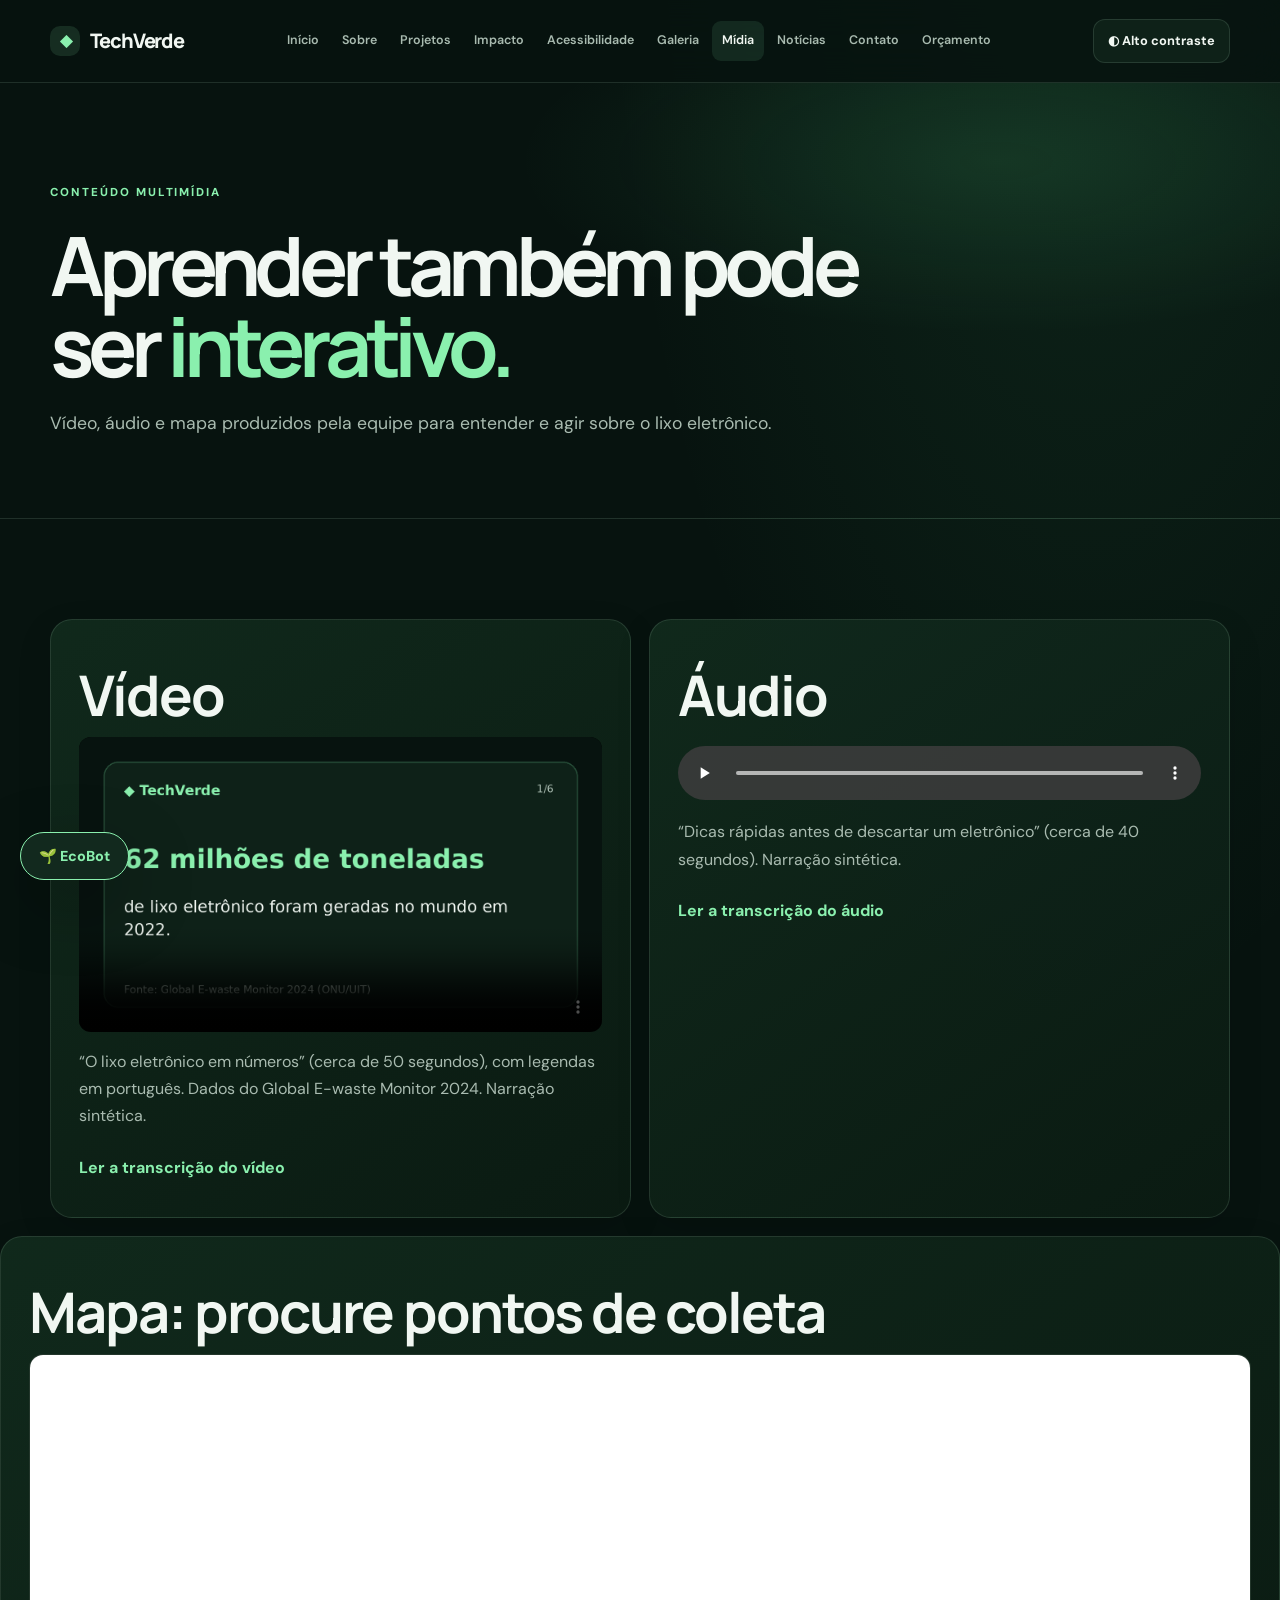
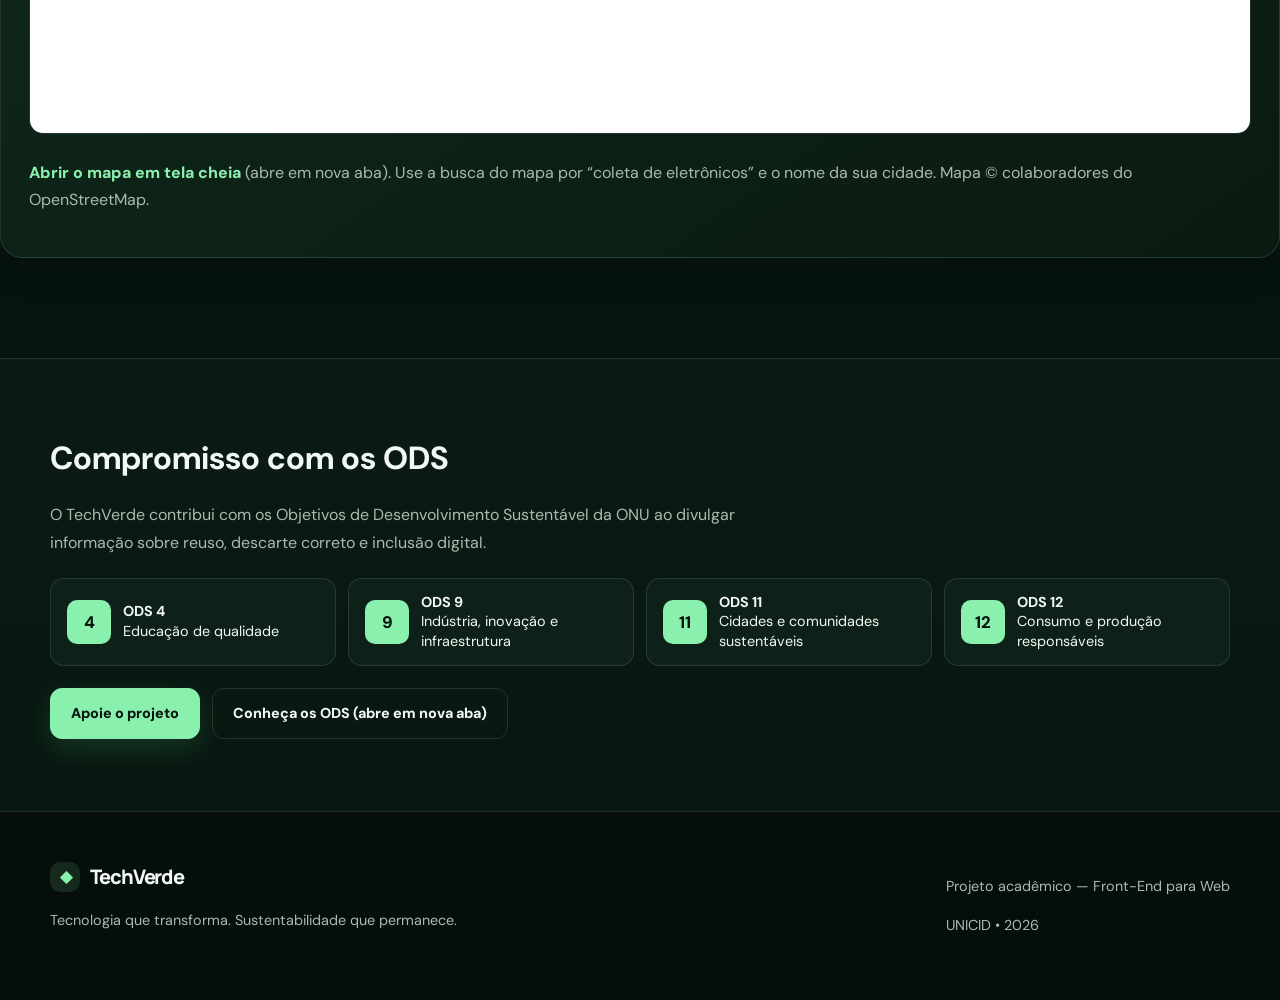
==== midia.html @ 11286753 "feat: versão final da 2ª entrega" ====
<!DOCTYPE html>
<html lang="pt-BR"><head><meta charset="UTF-8"><meta name="viewport" content="width=device-width, initial-scale=1.0">
  <meta name="theme-color" content="#07130f"><meta name="description" content="Vídeo, áudio e conteúdo incorporado no TechVerde."><title>Mídia | TechVerde</title><link rel="icon" type="image/svg+xml" href="assets/favicon.svg">
<link rel="stylesheet" href="css/style.css"><meta property="og:type" content="website">
<meta property="og:site_name" content="TechVerde">
<meta property="og:title" content="Mídia | TechVerde">
<meta property="og:description" content="Vídeo, áudio e conteúdo incorporado no TechVerde.">
</head>
<body>
<a class="skip-link" href="#conteudo">Pular para o conteúdo</a>
<header class="site-header"><div class="container nav-wrap"><a class="logo" href="index.html"><span>◆</span> TechVerde</a><button class="menu-toggle" type="button" aria-expanded="false" aria-controls="menu-principal" aria-label="Abrir menu de navegação"><span></span><span></span><span></span></button><nav id="menu-principal" aria-label="Navegação principal"><a href="index.html">Início</a><a href="sobre.html">Sobre</a><a href="projetos.html">Projetos</a><a href="impacto.html">Impacto</a><a href="acessibilidade.html">Acessibilidade</a><a href="galeria.html">Galeria</a><a class="active" aria-current="page" href="midia.html">Mídia</a><a href="noticias.html">Notícias</a><a href="contato.html">Contato</a><a href="orcamento_hospedagem.html">Orçamento</a></nav></div></header>
<main id="conteudo"><section class="page-hero"><div class="container"><p class="eyebrow">CONTEÚDO MULTIMÍDIA</p><h1>Aprender também pode ser <span>interativo.</span></h1><p>Vídeo, áudio e mapa produzidos pela equipe para entender e agir sobre o lixo eletrônico.</p></div></section>
<section class="section"><div class="container media-grid"><article class="card"><h2>Vídeo</h2>
<video controls preload="metadata" poster="assets/video-poster.png" aria-describedby="desc-video"><source src="assets/video.mp4" type="video/mp4"><track kind="captions" src="assets/video.vtt" srclang="pt-BR" label="Português (Brasil)" default>Seu navegador não reproduz vídeo. <a href="assets/video.mp4">Baixe o vídeo</a>.</video>
<p class="muted" id="desc-video">“O lixo eletrônico em números” (cerca de 50 segundos), com legendas em português. Dados do Global E-waste Monitor 2024. Narração sintética.</p>
<details class="transcricao"><summary>Ler a transcrição do vídeo</summary><p>Em dois mil e vinte e dois, o mundo gerou sessenta e dois milhões de toneladas de lixo eletrônico, segundo o Monitor Global de Lixo Eletrônico, da ONU.</p><p>Apenas vinte e dois vírgula três por cento desse total foi coletado e reciclado de forma documentada.</p><p>No Brasil, foram cerca de dois vírgula quatro milhões de toneladas, o segundo maior volume das Américas.</p><p>Os metais presentes nesse lixo, como cobre, ouro e ferro, valiam cerca de noventa e um bilhões de dólares.</p><p>Usar por mais tempo, consertar e reutilizar reduzem o descarte e ampliam o acesso à tecnologia.</p><p>TechVerde. Tecnologia que transforma. Conheça os projetos e apoie.</p></details></article>
<article class="card"><h2>Áudio</h2>
<audio controls preload="metadata" aria-label="Dicas rápidas antes de descartar um eletrônico"><source src="assets/audio.mp3" type="audio/mpeg">Seu navegador não reproduz áudio. <a href="assets/audio.mp3">Baixe o áudio</a>.</audio>
<p class="muted">“Dicas rápidas antes de descartar um eletrônico” (cerca de 40 segundos). Narração sintética.</p>
<details class="transcricao"><summary>Ler a transcrição do áudio</summary><p>Dicas rápidas antes de descartar um eletrônico.</p><p>Primeiro: pergunte se ainda dá para usar. Um conserto pode prolongar a vida do aparelho.</p><p>Segundo: se ele funciona, doe. Muitas pessoas e escolas precisam de equipamentos.</p><p>Terceiro: nunca jogue pilhas, baterias e celulares no lixo comum. Eles precisam de descarte correto.</p><p>Quarto: procure um ponto de coleta de eletrônicos ou o programa de logística reversa do fabricante.</p><p>Pequenas atitudes, grande impacto. TechVerde: tecnologia que transforma.</p></details></article></div>
<div class="card iframe-card"><h2>Mapa: procure pontos de coleta</h2>
<iframe class="embed-frame" title="Mapa de São Paulo (OpenStreetMap) para procurar pontos de coleta de eletrônicos" src="https://www.openstreetmap.org/export/embed.html?bbox=-46.75%2C-23.7%2C-46.5%2C-23.45&amp;layer=mapnik&amp;marker=-23.5505%2C-46.6333" referrerpolicy="no-referrer"></iframe>
<p class="muted"><a href="https://www.openstreetmap.org/?mlat=-23.5505&amp;mlon=-46.6333#map=11/-23.5505/-46.6333" target="_blank" rel="noopener">Abrir o mapa em tela cheia</a> (abre em nova aba). Use a busca do mapa por “coleta de eletrônicos” e o nome da sua cidade. Mapa © colaboradores do OpenStreetMap.</p></div></section><section class="ods-strip" aria-labelledby="ods-titulo"><div class="container"><h2 id="ods-titulo">Compromisso com os ODS</h2><p>O TechVerde contribui com os Objetivos de Desenvolvimento Sustentável da ONU ao divulgar informação sobre reuso, descarte correto e inclusão digital.</p><ul class="ods-list"><li><span class="ods-num" aria-hidden="true">4</span><span><strong>ODS 4</strong><br>Educação de qualidade</span></li><li><span class="ods-num" aria-hidden="true">9</span><span><strong>ODS 9</strong><br>Indústria, inovação e infraestrutura</span></li><li><span class="ods-num" aria-hidden="true">11</span><span><strong>ODS 11</strong><br>Cidades e comunidades sustentáveis</span></li><li><span class="ods-num" aria-hidden="true">12</span><span><strong>ODS 12</strong><br>Consumo e produção responsáveis</span></li></ul><div class="ods-actions"><a class="btn primary" href="projetos.html#apoie">Apoie o projeto</a><a class="btn ghost" href="https://brasil.un.org/pt-br/sdgs" target="_blank" rel="noopener">Conheça os ODS (abre em nova aba)</a></div></div></section>
</main>
<footer class="site-footer"><div class="container footer-grid"><div><a class="logo" href="index.html"><span>◆</span> TechVerde</a><p>Tecnologia que transforma. Sustentabilidade que permanece.</p></div><div><p>Projeto acadêmico — Front-End para Web</p><p>UNICID • 2026</p></div></div></footer><script src="js/script.js" defer></script>
<script src="js/ecobot.js" defer></script>
</body></html>
---- css/style.css ----
@import url('https://fonts.googleapis.com/css2?family=DM+Sans:wght@400;500;600;700&family=Manrope:wght@400;500;600;700;800&display=swap');
:root{color-scheme:dark;--bg:#07130f;--bg-soft:#0a1913;--panel:#0e2118;--panel-2:#12291e;--text:#f1f7f2;--muted:#a9bbb0;--green:#8af0ae;--green-strong:#54d985;--line:rgba(183,226,197,.14);--max:1180px;--radius:22px;--shadow:0 24px 70px rgba(0,0,0,.28)}
*{box-sizing:border-box}html{scroll-behavior:smooth;scroll-padding-top:110px}body{margin:0;background:radial-gradient(ellipse at 85% -10%,rgba(70,190,117,.12),transparent 32%),var(--bg);color:var(--text);font-family:'DM Sans',Arial,sans-serif;line-height:1.7;-webkit-font-smoothing:antialiased}body,button,input,select,textarea{font-family:'DM Sans',Arial,sans-serif}a{color:inherit;text-decoration:none}a:hover{color:var(--green)}button,a,input,select,textarea{-webkit-tap-highlight-color:transparent}button:focus-visible,a:focus-visible,input:focus-visible,select:focus-visible,textarea:focus-visible{outline:3px solid var(--green);outline-offset:4px}.container{width:min(var(--max),calc(100% - 48px));margin-inline:auto}.skip-link{position:fixed;top:12px;left:12px;z-index:1000;padding:10px 16px;border-radius:10px;background:var(--green);color:#06140c;font-weight:800;transform:translateY(-160%)}.skip-link:focus{transform:translateY(0)}
.site-header{position:sticky;top:0;z-index:100;background:rgba(7,19,15,.82);backdrop-filter:blur(18px);border-bottom:1px solid var(--line)}.nav-wrap{min-height:82px;display:flex;align-items:center;justify-content:space-between;gap:28px}.logo{display:inline-flex;align-items:center;font-family:Manrope,sans-serif;font-size:1.25rem;font-weight:800;letter-spacing:-.055em;white-space:nowrap}.logo span{display:grid;place-items:center;width:30px;height:30px;margin-right:10px;border-radius:10px;background:rgba(138,240,174,.12);color:var(--green);font-size:1rem}.site-header nav{display:flex;align-items:center;justify-content:flex-end;gap:3px}.site-header nav a{font-size:.78rem;font-weight:600;color:var(--muted);padding:9px 10px;border-radius:9px;transition:background .2s,color .2s}.site-header nav a:hover,.site-header nav a.active{color:var(--text);background:rgba(138,240,174,.1)}.menu-toggle{display:none;width:44px;height:42px;padding:10px;border:1px solid var(--line);border-radius:12px;background:var(--panel);cursor:pointer}.menu-toggle span{display:block;width:19px;height:2px;margin:4px auto;background:var(--text);border-radius:4px}
.hero{position:relative;overflow:hidden;padding:clamp(76px,10vw,138px) 0 112px;border-bottom:1px solid var(--line);background:radial-gradient(ellipse at 80% 30%,rgba(84,217,133,.13),transparent 34%)}.hero:after{content:'';position:absolute;inset:auto -10% -250px 42%;height:420px;border:1px solid rgba(138,240,174,.1);border-radius:50%;pointer-events:none}.hero-grid{position:relative;z-index:1;display:grid;grid-template-columns:1.12fr .88fr;gap:clamp(35px,7vw,90px);align-items:center}.eyebrow{margin:0;color:var(--green);font-size:.72rem;font-weight:800;letter-spacing:.17em;text-transform:uppercase}.hero h1,.page-hero h1{max-width:850px;margin:22px 0;font-family:Manrope,sans-serif;font-size:clamp(3.2rem,7.3vw,6.3rem);line-height:.99;letter-spacing:-.075em}.hero h1 span,.page-hero h1 span{color:var(--green)}.lead{max-width:620px;color:var(--muted);font-size:clamp(1.05rem,1.6vw,1.2rem);line-height:1.8}.actions{display:flex;flex-wrap:wrap;gap:13px;margin-top:32px}.btn{display:inline-flex;align-items:center;justify-content:center;min-height:48px;padding:12px 20px;border:1px solid var(--line);border-radius:12px;font-size:.9rem;font-weight:800;transition:transform .2s,background .2s,border-color .2s,box-shadow .2s}.btn:hover{transform:translateY(-2px)}.btn.primary{background:var(--green);color:#07150d;border-color:var(--green);box-shadow:0 10px 28px rgba(84,217,133,.16)}.btn.primary:hover{background:#a4f7bf;box-shadow:0 14px 36px rgba(84,217,133,.24)}.btn.secondary{background:rgba(255,255,255,.025);color:var(--text)}.btn.secondary:hover{border-color:rgba(138,240,174,.5);background:rgba(138,240,174,.07)}
.hero-card{position:relative;min-height:430px;border:1px solid rgba(138,240,174,.2);border-radius:30px;overflow:hidden;background:radial-gradient(circle at 50% 48%,rgba(84,217,133,.2),transparent 34%),linear-gradient(145deg,#153324,#091710 72%);box-shadow:var(--shadow)}.hero-card:before,.hero-card:after{content:'';position:absolute;left:50%;top:46%;border:1px solid rgba(138,240,174,.2);border-radius:50%;transform:translate(-50%,-50%)}.hero-card:before{width:330px;height:330px}.hero-card:after{width:235px;height:235px}.orb{position:absolute;left:50%;top:46%;z-index:1;display:grid;place-items:center;width:150px;height:150px;border:1px solid rgba(255,255,255,.4);border-radius:50%;background:linear-gradient(145deg,#a6f7bd,#54d985);color:#092014;font-size:5rem;transform:translate(-50%,-50%);box-shadow:0 0 85px rgba(84,217,133,.35)}.chip{position:absolute;top:24px;right:24px;padding:10px 14px;border:1px solid var(--line);border-radius:12px;background:rgba(7,19,15,.55);color:var(--green);font-size:.75rem;font-weight:800;letter-spacing:.12em}.hero-stat{position:absolute;right:25px;bottom:24px;left:25px;display:flex;align-items:center;gap:16px;padding:17px 20px;border:1px solid var(--line);border-radius:16px;background:rgba(7,19,15,.68);backdrop-filter:blur(12px)}.hero-stat strong{color:var(--green);font-family:Manrope,sans-serif;font-size:2.5rem;line-height:1}.hero-stat span{color:var(--muted);font-size:.85rem;line-height:1.4}
.section{padding:clamp(68px,8vw,100px) 0}.section.alt{background:linear-gradient(180deg,rgba(14,33,24,.65),rgba(9,25,17,.65));border-block:1px solid var(--line)}.section-heading{max-width:780px;margin-bottom:42px}.section h2{font-family:Manrope,sans-serif;font-size:clamp(2rem,4.4vw,3.5rem);line-height:1.12;letter-spacing:-.06em;margin:12px 0 17px}.section-heading p,.narrow p{color:var(--muted);font-size:1.03rem}.cards{display:grid;gap:18px}.cards.three{grid-template-columns:repeat(3,minmax(0,1fr))}.card{position:relative;padding:28px;border:1px solid var(--line);border-radius:var(--radius);background:linear-gradient(145deg,rgba(17,42,29,.94),rgba(11,27,19,.94));box-shadow:0 12px 35px rgba(0,0,0,.12);transition:transform .25s,border-color .25s,box-shadow .25s}.card:hover{transform:translateY(-5px);border-color:rgba(138,240,174,.35);box-shadow:0 20px 50px rgba(0,0,0,.2)}.card h2,.card h3{margin:13px 0 9px;font-family:Manrope,sans-serif;line-height:1.2;letter-spacing:-.035em}.card p{color:var(--muted)}.card a:not(.btn){color:var(--green);font-weight:800}.icon{display:grid;place-items:center;width:48px;height:48px;border:1px solid rgba(138,240,174,.14);border-radius:14px;background:rgba(138,240,174,.1);color:var(--green);font-size:1.45rem}.highlight{padding:72px 0;background:linear-gradient(115deg,#8af0ae,#c1f8cf);color:#071b10}.highlight .eyebrow{color:#1b6338}.highlight-grid{display:grid;grid-template-columns:1fr 1fr;gap:60px;align-items:center}.highlight h2{margin:12px 0;font-family:Manrope,sans-serif;font-size:clamp(2.1rem,4.4vw,3.8rem);line-height:1.05;letter-spacing:-.065em}.highlight p{font-size:1.08rem}.site-footer{padding:48px 0;border-top:1px solid var(--line);background:#050e0a;color:var(--muted)}.footer-grid{display:flex;justify-content:space-between;align-items:flex-start;gap:30px}.footer-grid p{font-size:.9rem}.footer-grid .logo{color:var(--text)}
.page-hero{padding:clamp(65px,8vw,100px) 0 62px;border-bottom:1px solid var(--line);background:radial-gradient(ellipse at 78% 18%,rgba(84,217,133,.12),transparent 34%)}.page-hero h1{max-width:920px;font-size:clamp(2.8rem,6.4vw,5.5rem)}.page-hero p:not(.eyebrow){max-width:740px;color:var(--muted);font-size:1.1rem}.narrow{max-width:780px}.project{min-height:250px}.tag{display:inline-flex;color:var(--green);font-size:.68rem;font-weight:800;letter-spacing:.13em;margin-bottom:7px}.table-wrap{overflow-x:auto;margin-bottom:28px;border:1px solid var(--line);border-radius:16px;background:var(--panel)}.table-wrap table{width:100%;border-collapse:collapse;min-width:580px}.table-wrap caption{text-align:left;padding:18px 20px;color:var(--muted);font-weight:800}.table-wrap th,.table-wrap td{padding:16px 20px;text-align:left;border-bottom:1px solid var(--line)}.table-wrap th{background:rgba(138,240,174,.08);font-size:.82rem}.table-wrap td{color:var(--muted)}.big-number{font-family:Manrope,sans-serif;font-size:3.5rem;color:var(--green)}.gallery{display:grid;grid-template-columns:repeat(2,minmax(0,1fr));gap:20px}.gallery figure{margin:0;overflow:hidden;border:1px solid var(--line);border-radius:20px;background:var(--panel)}.placeholder{position:relative;min-height:280px;display:grid;place-items:center;text-align:center;font-family:Manrope,sans-serif;font-size:1.7rem;font-weight:800;letter-spacing:.08em;color:var(--green);background:radial-gradient(circle at 50% 45%,rgba(84,217,133,.22),transparent 30%),linear-gradient(135deg,#183a28,#091710)}.placeholder:before{content:'✳';position:absolute;font-size:9rem;opacity:.09}.gallery figcaption{padding:18px;color:var(--text)}.gallery small{display:block;color:var(--muted);margin-top:6px}.media-grid{display:grid;grid-template-columns:1fr 1fr;gap:18px;margin-bottom:18px}.media-grid video{display:block;width:100%;border-radius:12px;background:#000;aspect-ratio:16/9}.media-grid audio{width:100%;margin:25px 0}.media-placeholder{min-height:190px;display:flex;flex-direction:column;align-items:flex-start;justify-content:center;gap:10px;padding:24px;border:1px dashed rgba(138,240,174,.28);border-radius:15px;background:radial-gradient(circle at 15% 40%,rgba(84,217,133,.13),transparent 42%),#0a1a12;color:var(--muted)}.media-placeholder strong{color:var(--text);font-family:Manrope,sans-serif;font-size:1.15rem}.media-placeholder .icon{margin-bottom:4px}.audio-placeholder{min-height:190px}.iframe-card{margin-top:18px}.embed-placeholder{min-height:210px;display:grid;justify-items:start;align-content:center;padding:24px;border:1px dashed rgba(138,240,174,.3);border-radius:16px;background:rgba(138,240,174,.035)}.embed-placeholder h3{margin-bottom:0}.muted{color:var(--muted)}code{color:var(--green);overflow-wrap:anywhere}.contact-grid{display:grid;grid-template-columns:1.2fr .8fr;gap:20px;align-items:start}.form{display:grid;gap:9px}.form label{margin-top:8px;font-size:.9rem;font-weight:700}.form input,.form select,.form textarea{width:100%;min-height:48px;padding:12px 14px;border:1px solid var(--line);background:#081710;color:var(--text);border-radius:11px;font:inherit}.form textarea{resize:vertical;min-height:145px}.form input::placeholder,.form textarea::placeholder{color:#789083}.form input:focus,.form select:focus,.form textarea:focus{outline:2px solid var(--green);outline-offset:2px;border-color:transparent}.form .btn{margin-top:12px;border:0}.form-note{padding:13px 15px;border:1px solid var(--line);border-radius:12px;background:rgba(138,240,174,.05);color:var(--muted);font-size:.86rem}.form-note.success{border-color:rgba(138,240,174,.45);color:var(--green)}.card hr{border:0;border-top:1px solid var(--line);margin:25px 0}.reveal{opacity:0;transform:translateY(18px);transition:opacity .6s ease,transform .6s ease}.reveal.is-visible{opacity:1;transform:none}.back-to-top{position:fixed;right:20px;bottom:20px;z-index:50;width:46px;height:46px;border:1px solid var(--line);border-radius:14px;background:var(--panel-2);color:var(--green);font-size:1.25rem;cursor:pointer;opacity:0;visibility:hidden;transform:translateY(8px);transition:.2s}.back-to-top.visible{opacity:1;visibility:visible;transform:none}.form-status{min-height:1.5em}
@media(max-width:1050px){.nav-wrap{min-height:76px}.menu-toggle{display:block;margin-left:auto}.site-header nav{position:absolute;top:calc(100% + 1px);right:24px;left:24px;display:none;align-items:stretch;flex-direction:column;padding:12px;border:1px solid var(--line);border-radius:0 0 18px 18px;background:rgba(7,19,15,.98);box-shadow:var(--shadow)}.site-header nav.open{display:flex}.site-header nav a{padding:11px 13px;font-size:.9rem}.hero-grid,.highlight-grid{grid-template-columns:1fr}.hero-card{max-width:560px;width:100%;min-height:360px;margin-inline:auto}.cards.three{grid-template-columns:repeat(2,minmax(0,1fr))}}
@media(max-width:680px){.container{width:min(var(--max),calc(100% - 32px))}.hero{padding:68px 0 76px}.hero h1{font-size:clamp(3rem,14vw,4.4rem)}.hero-card{min-height:300px;border-radius:23px}.hero-card:before{width:250px;height:250px}.hero-card:after{width:180px;height:180px}.orb{width:112px;height:112px;font-size:3.6rem}.chip{top:16px;right:16px}.hero-stat{right:15px;bottom:15px;left:15px;padding:12px 14px}.hero-stat strong{font-size:2rem}.cards.three,.gallery,.media-grid,.contact-grid{grid-template-columns:1fr}.card{padding:23px}.page-hero{padding:62px 0 44px}.page-hero h1{font-size:clamp(2.7rem,12vw,4rem)}.footer-grid{flex-direction:column;gap:12px}.highlight{padding:58px 0}.highlight-grid{gap:12px}.section{padding:66px 0}.placeholder{min-height:230px}.iframe-card iframe{height:250px}}
@media(prefers-reduced-motion:reduce){*,*::before,*::after{scroll-behavior:auto!important;animation-duration:.01ms!important;animation-iteration-count:1!important;transition-duration:.01ms!important}.reveal{opacity:1;transform:none}}

/* =====================================================================
   2ª ENTREGA — componentes novos (usam as mesmas variáveis de :root)
   ===================================================================== */

/* ---- Validação do formulário (borda em destaque + mensagem) ---- */
.form input.invalid,.form select.invalid,.form textarea.invalid{border-color:#ff7b7b;box-shadow:0 0 0 2px rgba(255,123,123,.35)}
.error-msg{min-height:0;margin:0;color:#ffb3b3;font-size:.85rem;font-weight:600}
.error-msg:empty{display:none}
.form-note.error{border-color:rgba(255,123,123,.6);color:#ffb3b3}
.form-actions{display:flex;flex-wrap:wrap;gap:12px;align-items:center}
.form-actions .btn{margin-top:12px}
.btn.ghost{background:transparent;color:var(--text);border:1px solid var(--line)}
.btn.ghost:hover{border-color:var(--green);color:var(--green)}
.required-note{color:var(--muted);font-size:.85rem;margin:0}

/* ---- Alto contraste (botão no topo + variáveis alternativas) ---- */
.contrast-toggle{min-height:44px;padding:8px 14px;border:1px solid var(--line);border-radius:12px;background:var(--panel);color:var(--text);font:inherit;font-size:.8rem;font-weight:700;cursor:pointer;transition:border-color .2s,color .2s;white-space:nowrap}
.contrast-toggle:hover{border-color:var(--green);color:var(--green)}
.contrast-toggle:focus-visible{outline:3px solid var(--green);outline-offset:3px}
html[data-contrast="alto"]{--bg:#000;--bg-soft:#000;--panel:#000;--panel-2:#000;--text:#fff;--muted:#fff;--green:#ffe600;--green-strong:#ffe600;--line:#fff}
html[data-contrast="alto"] body{background:#000}
html[data-contrast="alto"] .card,html[data-contrast="alto"] .site-header nav,html[data-contrast="alto"] .hero-card,html[data-contrast="alto"] .form input,html[data-contrast="alto"] .form select,html[data-contrast="alto"] .form textarea{background:#000}
html[data-contrast="alto"] .site-footer,html[data-contrast="alto"] .section.alt,html[data-contrast="alto"] .highlight,html[data-contrast="alto"] .page-hero{background:#000}
html[data-contrast="alto"] a{text-decoration:underline}
html[data-contrast="alto"] .btn.primary{background:#ffe600;color:#000}
@media(max-width:1050px){.contrast-toggle{margin-left:10px}.menu-toggle+.contrast-toggle{margin-left:10px}}

/* ---- Faixa de ODS e chamada para ação (todas as páginas) ---- */
.ods-strip{border-top:1px solid var(--line);background:linear-gradient(180deg,rgba(14,33,24,.55),rgba(9,25,17,.55));padding:clamp(44px,6vw,72px) 0}
.ods-strip h2{font-size:clamp(1.4rem,3vw,2rem);margin:0 0 8px}
.ods-strip p{color:var(--muted);max-width:760px}
.ods-list{list-style:none;margin:22px 0;padding:0;display:grid;grid-template-columns:repeat(4,minmax(0,1fr));gap:12px}
.ods-list li{display:flex;gap:12px;align-items:center;padding:14px 16px;border:1px solid var(--line);border-radius:14px;background:var(--panel);font-size:.9rem;line-height:1.35}
.ods-list .ods-num{flex:none;display:grid;place-items:center;width:44px;height:44px;border-radius:10px;background:var(--green);color:#06140c;font-weight:800;font-size:1.05rem}
.ods-actions{display:flex;flex-wrap:wrap;gap:12px;align-items:center}
.ods-actions .btn{margin:0}
@media(max-width:1050px){.ods-list{grid-template-columns:repeat(2,minmax(0,1fr))}}
@media(max-width:680px){.ods-list{grid-template-columns:1fr}}

/* ---- Estatísticas com fonte ---- */
.stats{display:grid;grid-template-columns:repeat(4,minmax(0,1fr));gap:14px;margin:26px 0 10px}
.stat{padding:22px;border:1px solid var(--line);border-radius:18px;background:var(--panel)}
.stat strong{display:block;font-family:Manrope,Arial,sans-serif;font-size:clamp(1.9rem,4vw,2.6rem);line-height:1.1;color:var(--green)}
.stat span{display:block;margin-top:6px;color:var(--muted);font-size:.9rem}
.fonte{color:var(--muted);font-size:.85rem;margin-top:8px}
.fonte a{color:var(--green);text-decoration:underline}
.lista-fontes{color:var(--muted);padding-left:20px}
.lista-fontes a{color:var(--green);text-decoration:underline;overflow-wrap:anywhere}
@media(max-width:1050px){.stats{grid-template-columns:repeat(2,minmax(0,1fr))}}
@media(max-width:680px){.stats{grid-template-columns:1fr}}

/* ---- Filtro de notícias ---- */
.filtros{display:flex;flex-wrap:wrap;gap:10px;align-items:center;margin-bottom:22px}
.filtro-btn{min-height:44px;padding:8px 18px;border:1px solid var(--line);border-radius:999px;background:var(--panel);color:var(--text);font:inherit;font-weight:700;font-size:.85rem;cursor:pointer;transition:background .2s,color .2s,border-color .2s}
.filtro-btn:hover{border-color:var(--green)}
.filtro-btn[aria-pressed="true"]{background:var(--green);color:#06140c;border-color:var(--green)}
.filtro-btn:focus-visible{outline:3px solid var(--green);outline-offset:3px}
[hidden]{display:none!important}

/* ---- Guia do equipamento / apoio ---- */
.guia fieldset{border:1px solid var(--line);border-radius:14px;padding:12px 16px;margin:10px 0}
.guia legend{font-weight:700;padding:0 6px}
.guia .opcoes{display:flex;flex-wrap:wrap;gap:6px 22px}
.guia .opcoes label{display:inline-flex;gap:8px;align-items:center;min-height:44px;font-weight:600;cursor:pointer}
.guia input[type=radio]{width:20px;height:20px;accent-color:var(--green)}
.guia select{width:100%;min-height:48px;padding:12px 14px;border:1px solid var(--line);background:#081710;color:var(--text);border-radius:11px;font:inherit}
.guia select:focus-visible,.guia input:focus-visible{outline:3px solid var(--green);outline-offset:3px}
.guia-resultado{margin-top:14px;padding:16px 18px;border:1px solid rgba(138,240,174,.45);border-radius:14px;background:rgba(138,240,174,.07);color:var(--text)}
.apoio-grid{display:grid;grid-template-columns:repeat(3,minmax(0,1fr));gap:18px;margin-bottom:22px}
@media(max-width:1050px){.apoio-grid{grid-template-columns:1fr}}

/* ---- Mídia e galeria ---- */
.media-grid video{width:100%;height:auto}
.media-grid audio{display:block;width:100%;margin:18px 0}
.embed-frame{width:100%;height:380px;border:1px solid var(--line);border-radius:14px;background:#0a1a12}
.transcricao{margin-top:12px;color:var(--muted)}
.transcricao summary{cursor:pointer;color:var(--green);font-weight:700;min-height:44px;display:flex;align-items:center}
.transcricao summary:focus-visible{outline:3px solid var(--green);outline-offset:3px}
.transcricao p{margin:8px 0}
.gallery img{display:block;width:100%;height:auto}
.credito{color:var(--muted);font-size:.8rem}

/* ---- Equipe (Contato) ---- */
.lista-equipe{list-style:none;padding:0;margin:12px 0}
.lista-equipe li{padding:10px 0;border-bottom:1px solid var(--line);color:var(--muted);font-size:.92rem}
.lista-equipe strong{color:var(--text)}

/* ---- EcoBot (assistente FAQ) ---- */
.ecobot-toggle{position:fixed;left:20px;bottom:20px;z-index:60;min-height:48px;padding:10px 18px;border:1px solid var(--green);border-radius:999px;background:var(--panel-2);color:var(--green);font:inherit;font-weight:800;font-size:.9rem;cursor:pointer;box-shadow:var(--shadow)}
.ecobot-toggle:hover{background:var(--green);color:#06140c}
.ecobot-toggle:focus-visible,.ecobot-chip:focus-visible,.ecobot-painel input:focus-visible{outline:3px solid var(--green);outline-offset:3px}
.ecobot-painel{position:fixed;left:20px;bottom:80px;z-index:60;width:min(380px,calc(100vw - 40px));max-height:min(560px,calc(100vh - 120px));display:flex;flex-direction:column;gap:10px;padding:18px;border:1px solid var(--line);border-radius:20px;background:#0b1d15;box-shadow:var(--shadow);overflow:hidden}
.ecobot-painel[hidden]{display:none}
.ecobot-titulo{margin:0;font-size:1.15rem;color:var(--green)}
.ecobot-aviso{margin:0;color:var(--muted);font-size:.8rem}
.ecobot-log{flex:1;min-height:120px;overflow-y:auto;display:flex;flex-direction:column;gap:8px;padding:4px 2px}
.ecobot-msg{margin:0;padding:10px 12px;border-radius:12px;font-size:.88rem;line-height:1.5}
.ecobot-msg.bot{background:rgba(138,240,174,.1);border:1px solid var(--line)}
.ecobot-msg.user{background:var(--panel-2);align-self:flex-end}
.ecobot-sugestoes{display:flex;flex-wrap:wrap;gap:6px}
.ecobot-chip{min-height:36px;padding:6px 12px;border:1px solid var(--line);border-radius:999px;background:transparent;color:var(--text);font:inherit;font-size:.78rem;cursor:pointer}
.ecobot-chip:hover{border-color:var(--green);color:var(--green)}
.ecobot-form{display:grid;gap:6px}
.ecobot-form label{font-size:.8rem;font-weight:700}
.ecobot-form input{width:100%;min-height:44px;padding:10px 12px;border:1px solid var(--line);border-radius:10px;background:#081710;color:var(--text);font:inherit}
.ecobot-form .btn{margin:0;min-height:44px}
@media(max-width:680px){.ecobot-toggle{bottom:76px}.ecobot-painel{bottom:136px}}
@media(prefers-reduced-motion:reduce){.filtro-btn,.contrast-toggle{transition:none}}

.table-wrap:focus-visible{outline:3px solid var(--green);outline-offset:3px}
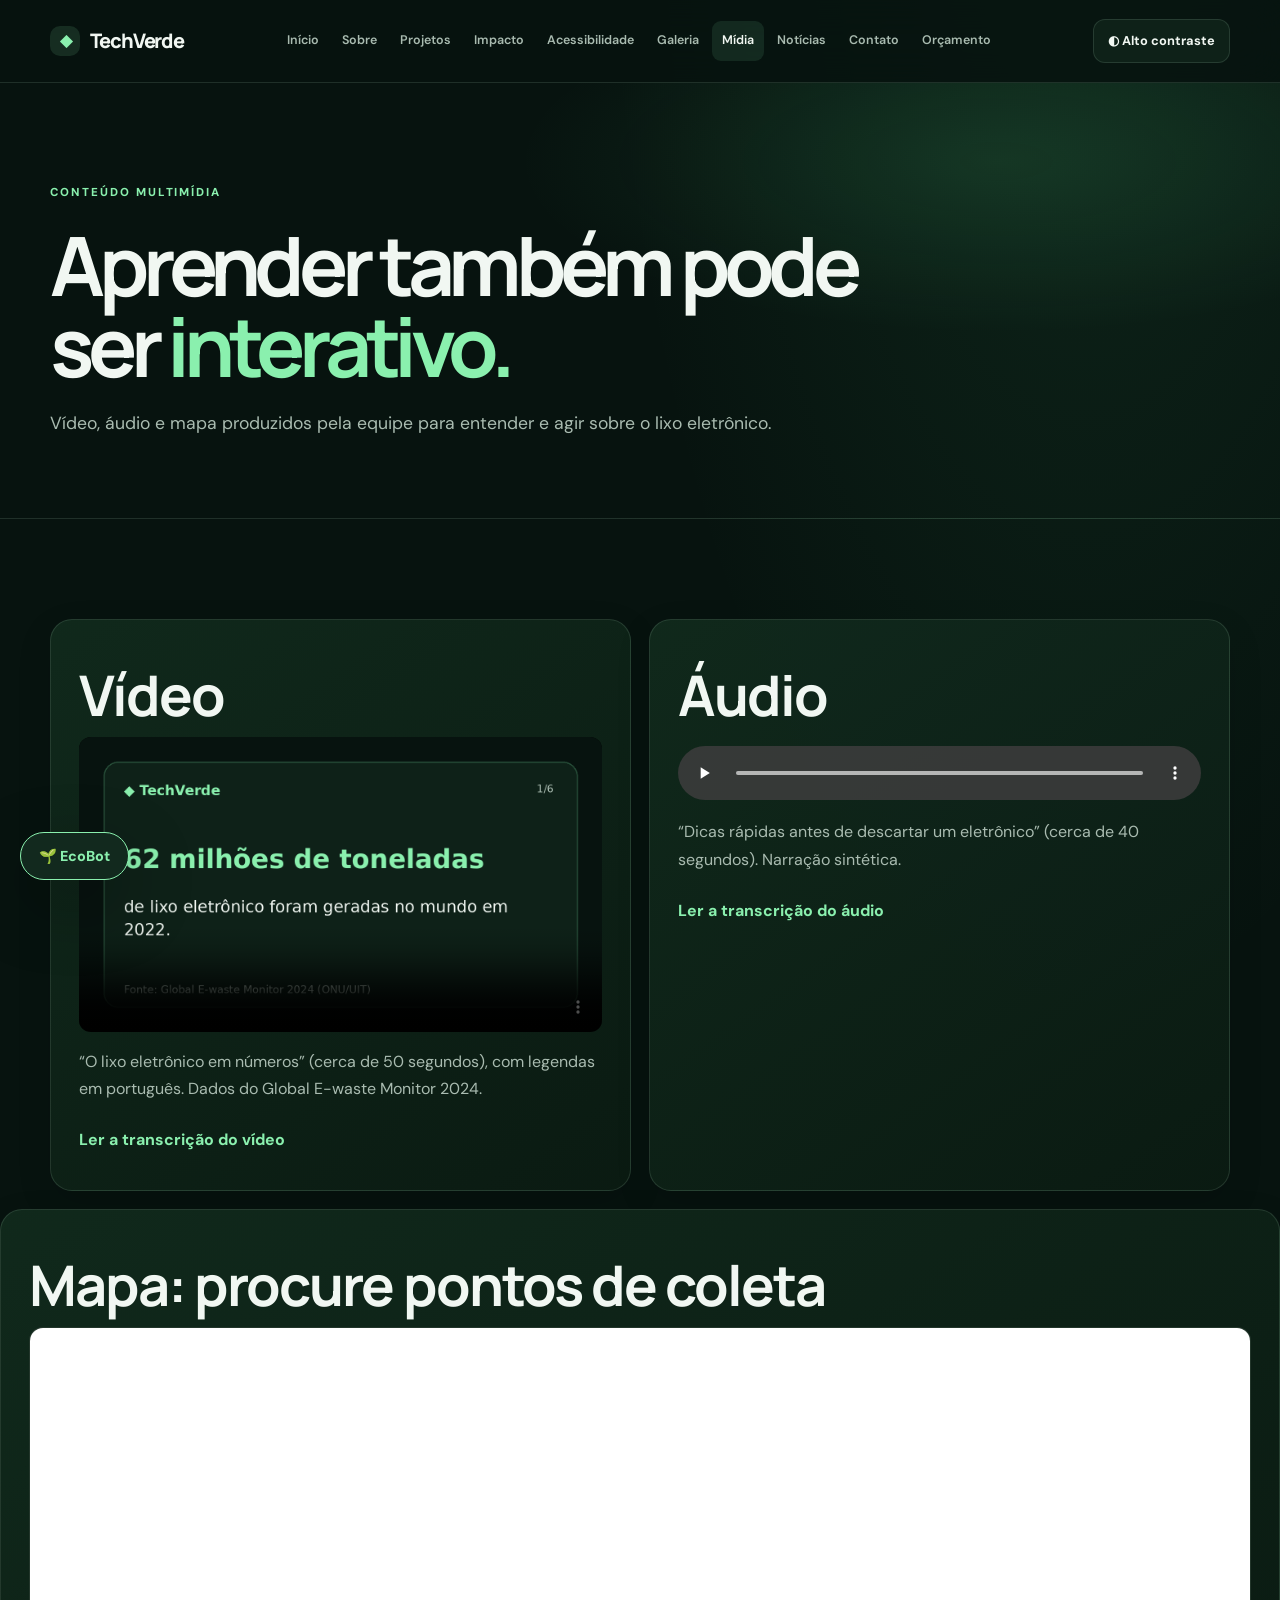
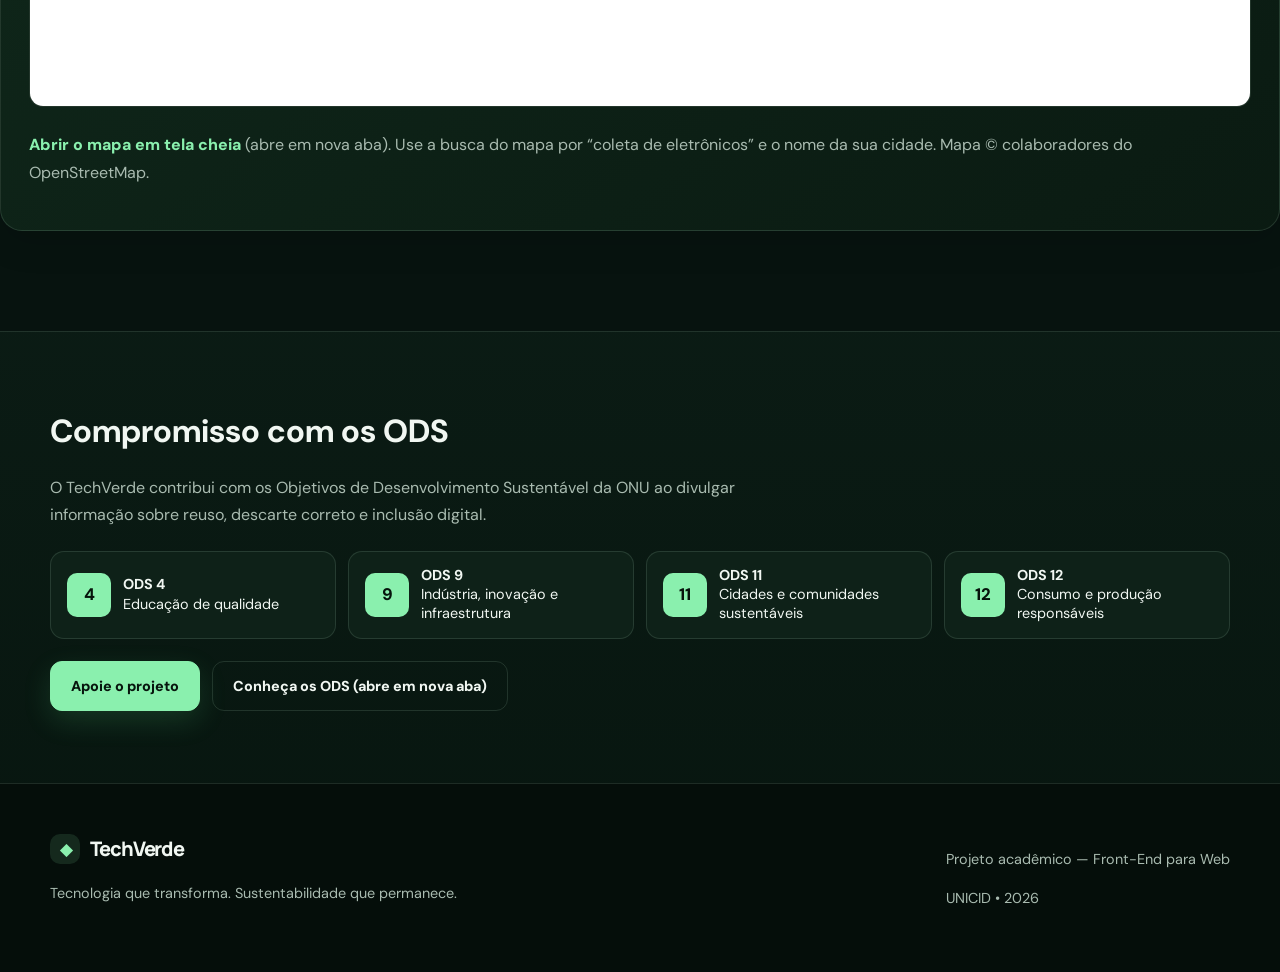
==== commit fc278b7f: "Update video description in midia.html Removed the phrase 'com legendas em português. Narração sinté" ====
--- a/midia.html
+++ b/midia.html
@@ -12,7 +12,7 @@
 <main id="conteudo"><section class="page-hero"><div class="container"><p class="eyebrow">CONTEÚDO MULTIMÍDIA</p><h1>Aprender também pode ser <span>interativo.</span></h1><p>Vídeo, áudio e mapa produzidos pela equipe para entender e agir sobre o lixo eletrônico.</p></div></section>
 <section class="section"><div class="container media-grid"><article class="card"><h2>Vídeo</h2>
 <video controls preload="metadata" poster="assets/video-poster.png" aria-describedby="desc-video"><source src="assets/video.mp4" type="video/mp4"><track kind="captions" src="assets/video.vtt" srclang="pt-BR" label="Português (Brasil)" default>Seu navegador não reproduz vídeo. <a href="assets/video.mp4">Baixe o vídeo</a>.</video>
-<p class="muted" id="desc-video">“O lixo eletrônico em números” (cerca de 50 segundos), com legendas em português. Dados do Global E-waste Monitor 2024. Narração sintética.</p>
+<p class="muted" id="desc-video">“O lixo eletrônico em números” (cerca de 50 segundos), com legendas em português. Dados do Global E-waste Monitor 2024.</p>
 <details class="transcricao"><summary>Ler a transcrição do vídeo</summary><p>Em dois mil e vinte e dois, o mundo gerou sessenta e dois milhões de toneladas de lixo eletrônico, segundo o Monitor Global de Lixo Eletrônico, da ONU.</p><p>Apenas vinte e dois vírgula três por cento desse total foi coletado e reciclado de forma documentada.</p><p>No Brasil, foram cerca de dois vírgula quatro milhões de toneladas, o segundo maior volume das Américas.</p><p>Os metais presentes nesse lixo, como cobre, ouro e ferro, valiam cerca de noventa e um bilhões de dólares.</p><p>Usar por mais tempo, consertar e reutilizar reduzem o descarte e ampliam o acesso à tecnologia.</p><p>TechVerde. Tecnologia que transforma. Conheça os projetos e apoie.</p></details></article>
 <article class="card"><h2>Áudio</h2>
 <audio controls preload="metadata" aria-label="Dicas rápidas antes de descartar um eletrônico"><source src="assets/audio.mp3" type="audio/mpeg">Seu navegador não reproduz áudio. <a href="assets/audio.mp3">Baixe o áudio</a>.</audio>
@@ -24,4 +24,4 @@
 </main>
 <footer class="site-footer"><div class="container footer-grid"><div><a class="logo" href="index.html"><span>◆</span> TechVerde</a><p>Tecnologia que transforma. Sustentabilidade que permanece.</p></div><div><p>Projeto acadêmico — Front-End para Web</p><p>UNICID • 2026</p></div></div></footer><script src="js/script.js" defer></script>
 <script src="js/ecobot.js" defer></script>
-</body></html>+</body></html>
